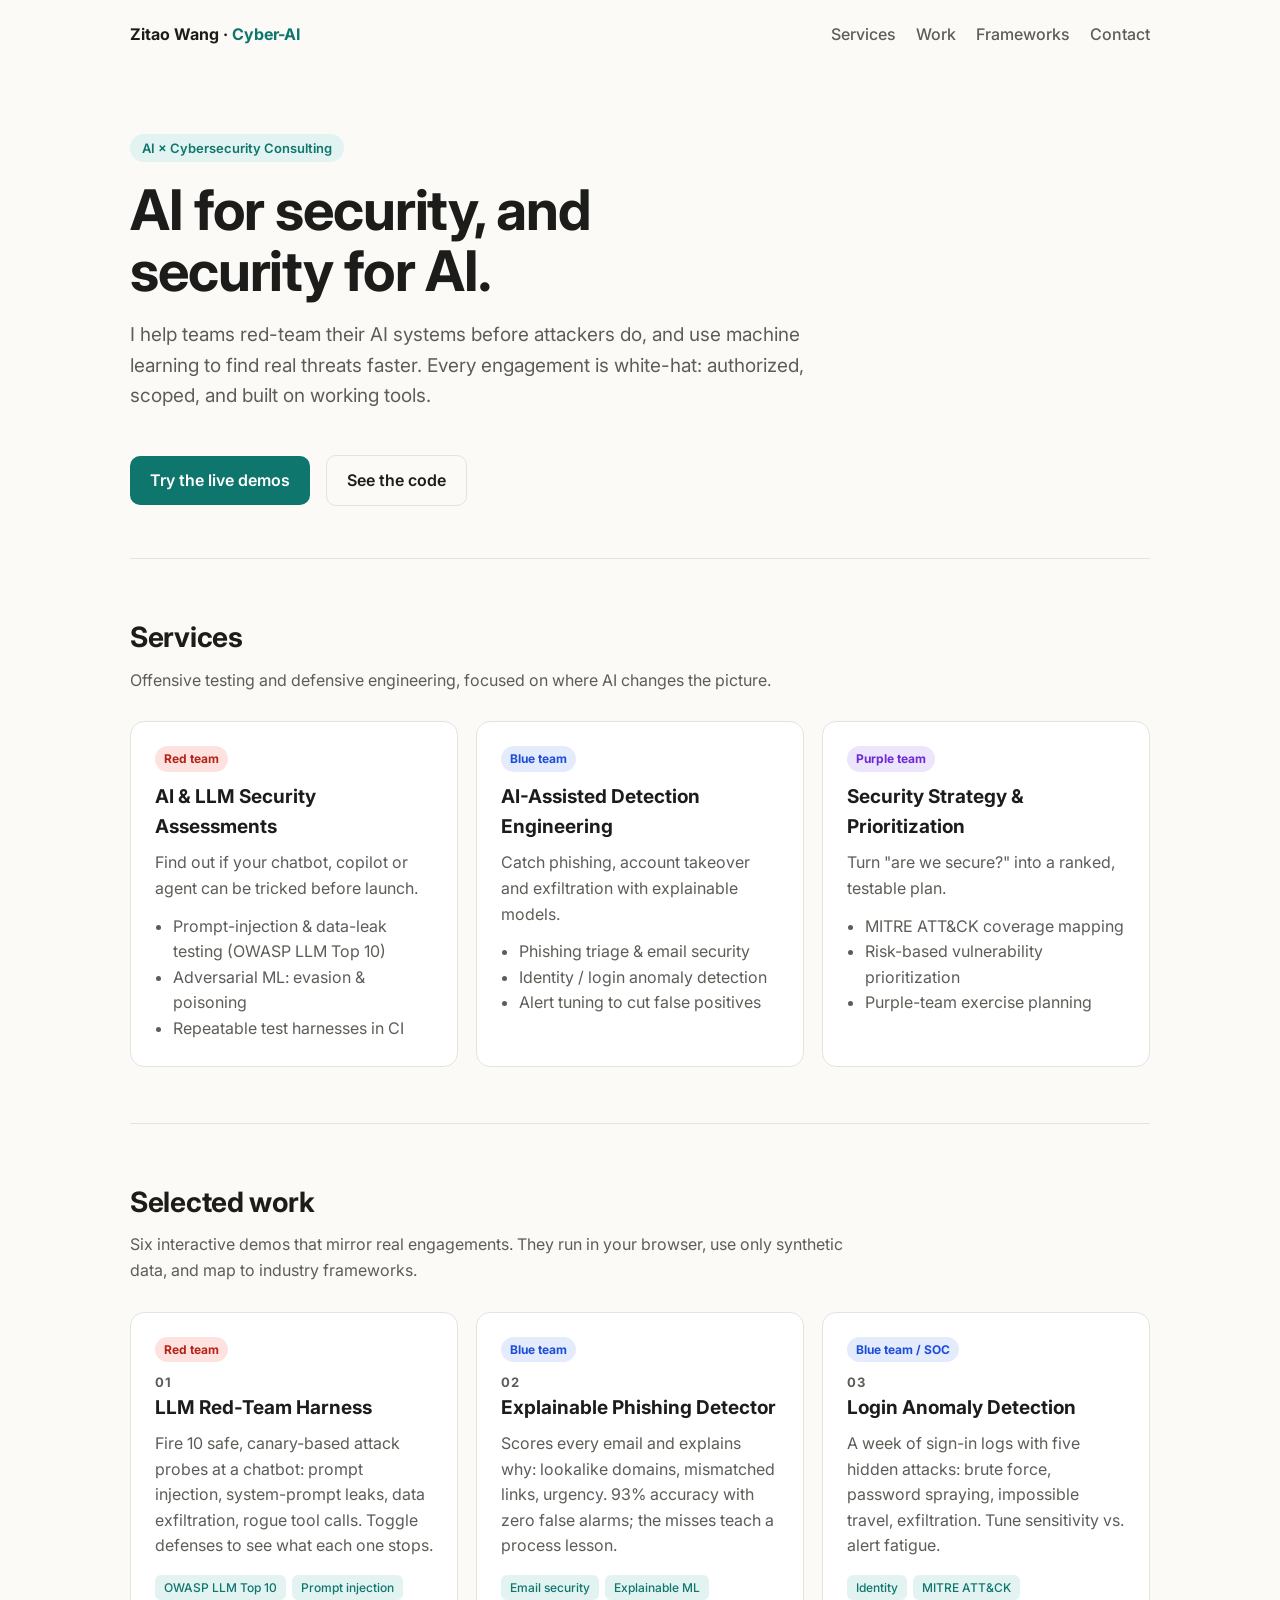
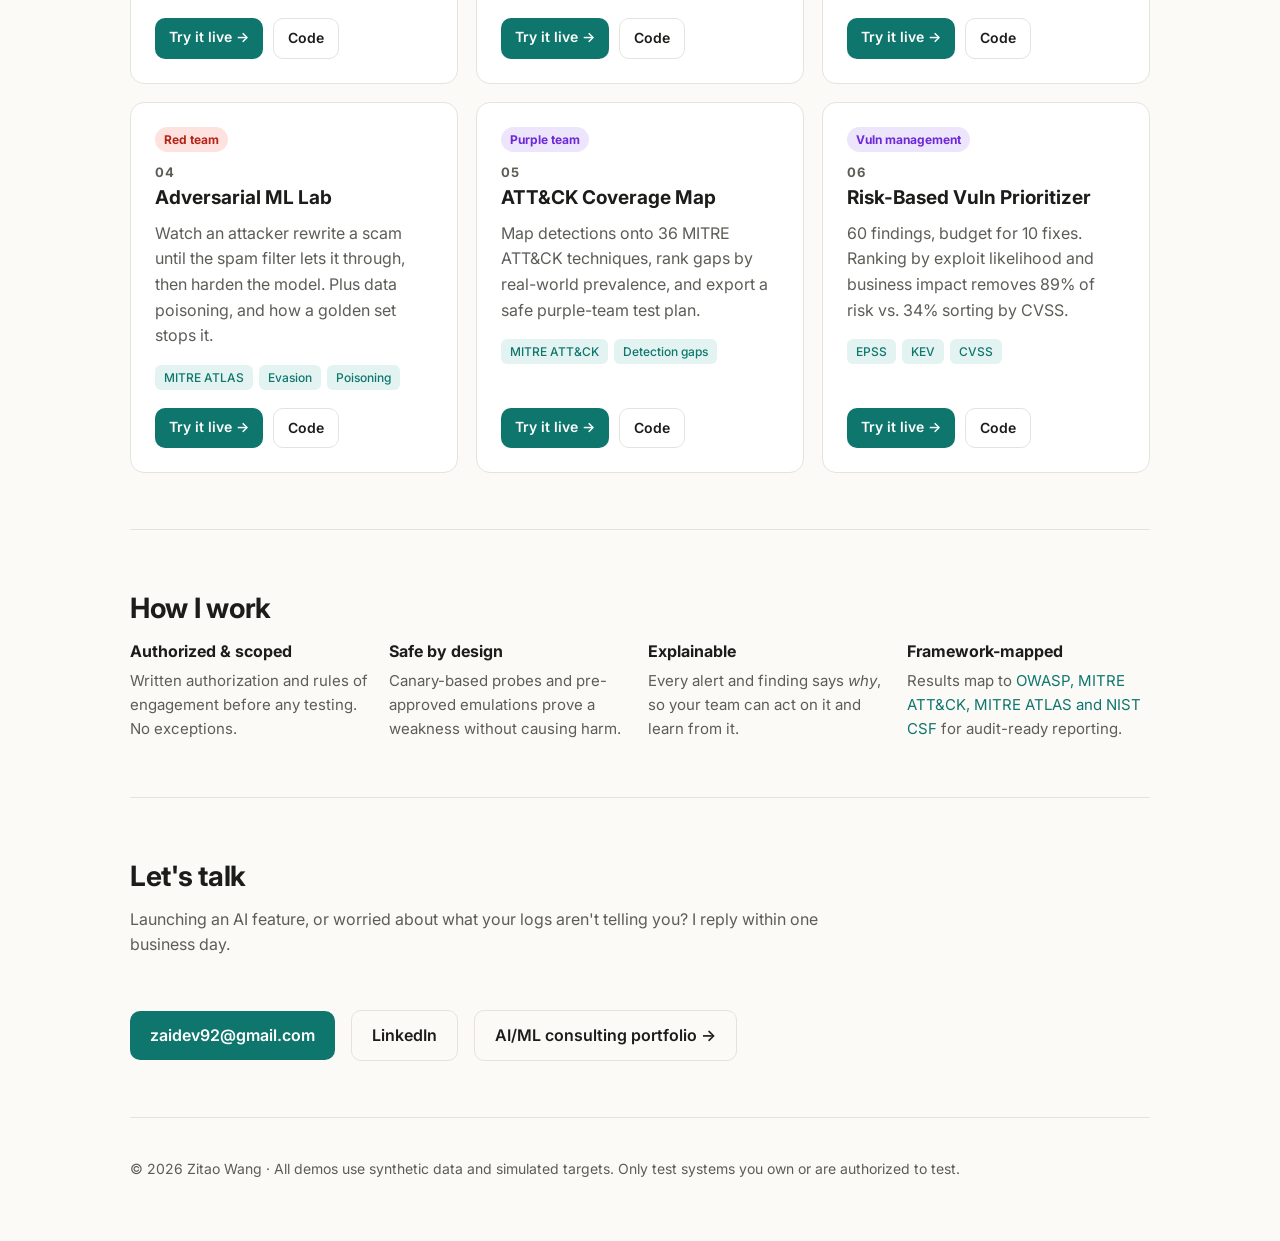
==== docs/index.html @ 3a7bcd4d "Add files via upload" ====
<!doctype html>
<html lang="en">
<head>
<meta charset="utf-8">
<meta name="viewport" content="width=device-width, initial-scale=1">
<title>Zitao Wang — AI Security Consulting</title>
<meta name="description" content="AI for cybersecurity and security for AI: LLM red teaming, detection engineering, adversarial ML, vulnerability prioritization.">
<link rel="preconnect" href="https://fonts.googleapis.com">
<link href="https://fonts.googleapis.com/css2?family=Inter:wght@400;500;600;700&display=swap" rel="stylesheet">
<style>
  :root { --bg: #fbfaf7; --surface: #ffffff; --text: #1c1c1a; --muted: #5d5d58; --line: #e6e3dc; --accent: #0f766e; --accent-soft: #e2f3f1;
          --red: #b42318; --red-soft: #fde2df; --blue: #1d4ed8; --blue-soft: #e3ebfd; --purple: #6d28d9; --purple-soft: #ede5fb; }
  @media (prefers-color-scheme: dark) {
    :root { --bg: #121212; --surface: #1b1b1b; --text: #ecebe7; --muted: #a3a29c; --line: #2c2c2a; --accent: #5ed6c4; --accent-soft: #14302d;
            --red: #ff9b8f; --red-soft: #3f1c18; --blue: #93b4ff; --blue-soft: #1a2442; --purple: #c4a8ff; --purple-soft: #2a2140; }
  }
  * { box-sizing: border-box; }
  body { margin: 0; background: var(--bg); color: var(--text); font: 16px/1.6 Inter, system-ui, -apple-system, sans-serif; }
  a { color: var(--accent); text-decoration: none; } a:hover { text-decoration: underline; }
  .wrap { max-width: 1060px; margin: 0 auto; padding: 0 20px; }
  nav { display: flex; justify-content: space-between; align-items: center; padding: 22px 0; gap: 12px; flex-wrap: wrap; }
  nav .brand { font-weight: 700; color: var(--text); }
  nav .links a { margin-left: 20px; color: var(--muted); font-weight: 500; }
  header.hero { padding: 64px 0 52px; }
  .eyebrow { display: inline-block; background: var(--accent-soft); color: var(--accent); padding: 4px 12px; border-radius: 999px; font-size: 13px; font-weight: 600; }
  h1 { font-size: clamp(34px, 5.4vw, 56px); line-height: 1.08; margin: 18px 0 16px; letter-spacing: -0.02em; }
  .lede { font-size: 19px; color: var(--muted); max-width: 680px; }
  .btn { display: inline-block; padding: 12px 20px; border-radius: 10px; font-weight: 600; margin: 24px 12px 0 0; }
  .btn.primary { background: var(--accent); color: #fff; } .btn.ghost { border: 1px solid var(--line); color: var(--text); }
  @media (prefers-color-scheme: dark) { .btn.primary { color: #0b1f1d; } }
  .btn:hover { text-decoration: none; opacity: .9; }
  .btn.sm { margin: 0; padding: 8px 14px; font-size: 14px; }
  section { padding: 56px 0; border-top: 1px solid var(--line); }
  h2 { font-size: 28px; margin: 0 0 8px; letter-spacing: -0.01em; }
  .sub { color: var(--muted); margin: 0 0 28px; max-width: 720px; }
  .grid { display: grid; gap: 18px; grid-template-columns: repeat(auto-fit, minmax(290px, 1fr)); }
  .card { background: var(--surface); border: 1px solid var(--line); border-radius: 14px; padding: 24px; display: flex; flex-direction: column; }
  .card h3 { margin: 0 0 8px; font-size: 19px; } .card p { margin: 0 0 12px; color: var(--muted); }
  .card ul { margin: 0; padding-left: 18px; color: var(--muted); }
  .team { display: inline-block; font-size: 12px; font-weight: 700; padding: 3px 9px; border-radius: 999px; margin-bottom: 10px; align-self: flex-start; }
  .t-red { background: var(--red-soft); color: var(--red); } .t-blue { background: var(--blue-soft); color: var(--blue); } .t-purple { background: var(--purple-soft); color: var(--purple); }
  .tags { display: flex; flex-wrap: wrap; gap: 6px; margin-top: 4px; }
  .tag { font-size: 12px; padding: 3px 9px; border-radius: 6px; background: var(--accent-soft); color: var(--accent); font-weight: 500; }
  .actions { display: flex; gap: 10px; margin-top: auto; padding-top: 18px; flex-wrap: wrap; }
  .num { font-size: 13px; color: var(--muted); font-weight: 700; letter-spacing: .05em; }
  .principles { display: grid; gap: 16px; grid-template-columns: repeat(auto-fit, minmax(220px, 1fr)); }
  .principles div h3 { font-size: 16px; margin: 0 0 4px; } .principles div p { margin: 0; color: var(--muted); font-size: 15px; }
  footer { padding: 40px 0 60px; color: var(--muted); border-top: 1px solid var(--line); font-size: 14px; }
  @media (max-width: 600px) { nav .links a { margin-left: 12px; font-size: 14px; } header.hero { padding: 36px 0; } }
</style>
</head>
<body>
<div class="wrap">
  <nav>
    <a class="brand" href="#">Zitao Wang · <span style="color:var(--accent)">Cyber-AI</span></a>
    <div class="links"><a href="#services">Services</a><a href="#work">Work</a><a href="demos/frameworks.html">Frameworks</a><a href="#contact">Contact</a></div>
  </nav>

  <header class="hero">
    <span class="eyebrow">AI × Cybersecurity Consulting</span>
    <h1>AI for security, and<br>security for AI.</h1>
    <p class="lede">I help teams red-team their AI systems before attackers do, and use machine learning to find real threats faster.
      Every engagement is white-hat: authorized, scoped, and built on working tools.</p>
    <a class="btn primary" href="#work">Try the live demos</a>
    <a class="btn ghost" href="https://github.com/za1d3v/Cyber-AI">See the code</a>
  </header>

  <section id="services">
    <h2>Services</h2>
    <p class="sub">Offensive testing and defensive engineering, focused on where AI changes the picture.</p>
    <div class="grid">
      <div class="card"><span class="team t-red">Red team</span><h3>AI &amp; LLM Security Assessments</h3>
        <p>Find out if your chatbot, copilot or agent can be tricked before launch.</p>
        <ul><li>Prompt-injection &amp; data-leak testing (OWASP LLM Top 10)</li><li>Adversarial ML: evasion &amp; poisoning</li><li>Repeatable test harnesses in CI</li></ul></div>
      <div class="card"><span class="team t-blue">Blue team</span><h3>AI-Assisted Detection Engineering</h3>
        <p>Catch phishing, account takeover and exfiltration with explainable models.</p>
        <ul><li>Phishing triage &amp; email security</li><li>Identity / login anomaly detection</li><li>Alert tuning to cut false positives</li></ul></div>
      <div class="card"><span class="team t-purple">Purple team</span><h3>Security Strategy &amp; Prioritization</h3>
        <p>Turn "are we secure?" into a ranked, testable plan.</p>
        <ul><li>MITRE ATT&amp;CK coverage mapping</li><li>Risk-based vulnerability prioritization</li><li>Purple-team exercise planning</li></ul></div>
    </div>
  </section>

  <section id="work">
    <h2>Selected work</h2>
    <p class="sub">Six interactive demos that mirror real engagements. They run in your browser, use only synthetic data, and map to industry frameworks.</p>
    <div class="grid" id="cards"></div>
  </section>

  <section>
    <h2>How I work</h2>
    <div class="principles">
      <div><h3>Authorized &amp; scoped</h3><p>Written authorization and rules of engagement before any testing. No exceptions.</p></div>
      <div><h3>Safe by design</h3><p>Canary-based probes and pre-approved emulations prove a weakness without causing harm.</p></div>
      <div><h3>Explainable</h3><p>Every alert and finding says <i>why</i>, so your team can act on it and learn from it.</p></div>
      <div><h3>Framework-mapped</h3><p>Results map to <a href="demos/frameworks.html">OWASP, MITRE ATT&amp;CK, MITRE ATLAS and NIST CSF</a> for audit-ready reporting.</p></div>
    </div>
  </section>

  <section id="contact">
    <h2>Let's talk</h2>
    <p class="sub">Launching an AI feature, or worried about what your logs aren't telling you? I reply within one business day.</p>
    <a class="btn primary" href="mailto:zaidev92@gmail.com">zaidev92@gmail.com</a>
    <a class="btn ghost" href="https://www.linkedin.com/in/zitao-wang-08386130b">LinkedIn</a>
    <a class="btn ghost" href="https://za1d3v.github.io/zitao-ai-portfolio/">AI/ML consulting portfolio →</a>
  </section>

  <footer>© 2026 Zitao Wang · All demos use synthetic data and simulated targets. Only test systems you own or are authorized to test.</footer>
</div>
<script>
const G = "https://github.com/za1d3v/Cyber-AI/tree/main/projects/";
const CARDS = [
  ["01", "red", "Red team", "LLM Red-Team Harness", "Fire 10 safe, canary-based attack probes at a chatbot: prompt injection, system-prompt leaks, data exfiltration, rogue tool calls. Toggle defenses to see what each one stops.", ["OWASP LLM Top 10", "Prompt injection"], "redteam", "01-llm-redteam-harness"],
  ["02", "blue", "Blue team", "Explainable Phishing Detector", "Scores every email and explains why: lookalike domains, mismatched links, urgency. 93% accuracy with zero false alarms; the misses teach a process lesson.", ["Email security", "Explainable ML"], "phishing", "02-phishing-detector"],
  ["03", "blue", "Blue team / SOC", "Login Anomaly Detection", "A week of sign-in logs with five hidden attacks: brute force, password spraying, impossible travel, exfiltration. Tune sensitivity vs. alert fatigue.", ["Identity", "MITRE ATT&CK"], "logs", "03-log-anomaly-detection"],
  ["04", "red", "Red team", "Adversarial ML Lab", "Watch an attacker rewrite a scam until the spam filter lets it through, then harden the model. Plus data poisoning, and how a golden set stops it.", ["MITRE ATLAS", "Evasion", "Poisoning"], "advml", "04-adversarial-ml-lab"],
  ["05", "purple", "Purple team", "ATT&CK Coverage Map", "Map detections onto 36 MITRE ATT&CK techniques, rank gaps by real-world prevalence, and export a safe purple-team test plan.", ["MITRE ATT&CK", "Detection gaps"], "attack", "05-attack-coverage-map"],
  ["06", "purple", "Vuln management", "Risk-Based Vuln Prioritizer", "60 findings, budget for 10 fixes. Ranking by exploit likelihood and business impact removes 89% of risk vs. 34% sorting by CVSS.", ["EPSS", "KEV", "CVSS"], "vulns", "06-vuln-prioritizer"],
];
const esc = s => s.replace(/&/g, "&amp;");
document.getElementById("cards").innerHTML = CARDS.map(([n, t, team, title, desc, tags, demo, proj]) => `<div class="card">
  <span class="team t-${t}">${team}</span><div class="num">${n}</div><h3>${esc(title)}</h3><p>${desc}</p>
  <div class="tags">${tags.map(x => `<span class="tag">${esc(x)}</span>`).join("")}</div>
  <div class="actions"><a class="btn primary sm" href="demos/${demo}.html">Try it live →</a><a class="btn ghost sm" href="${G}${proj}">Code</a></div></div>`).join("");
</script>
</body>
</html>
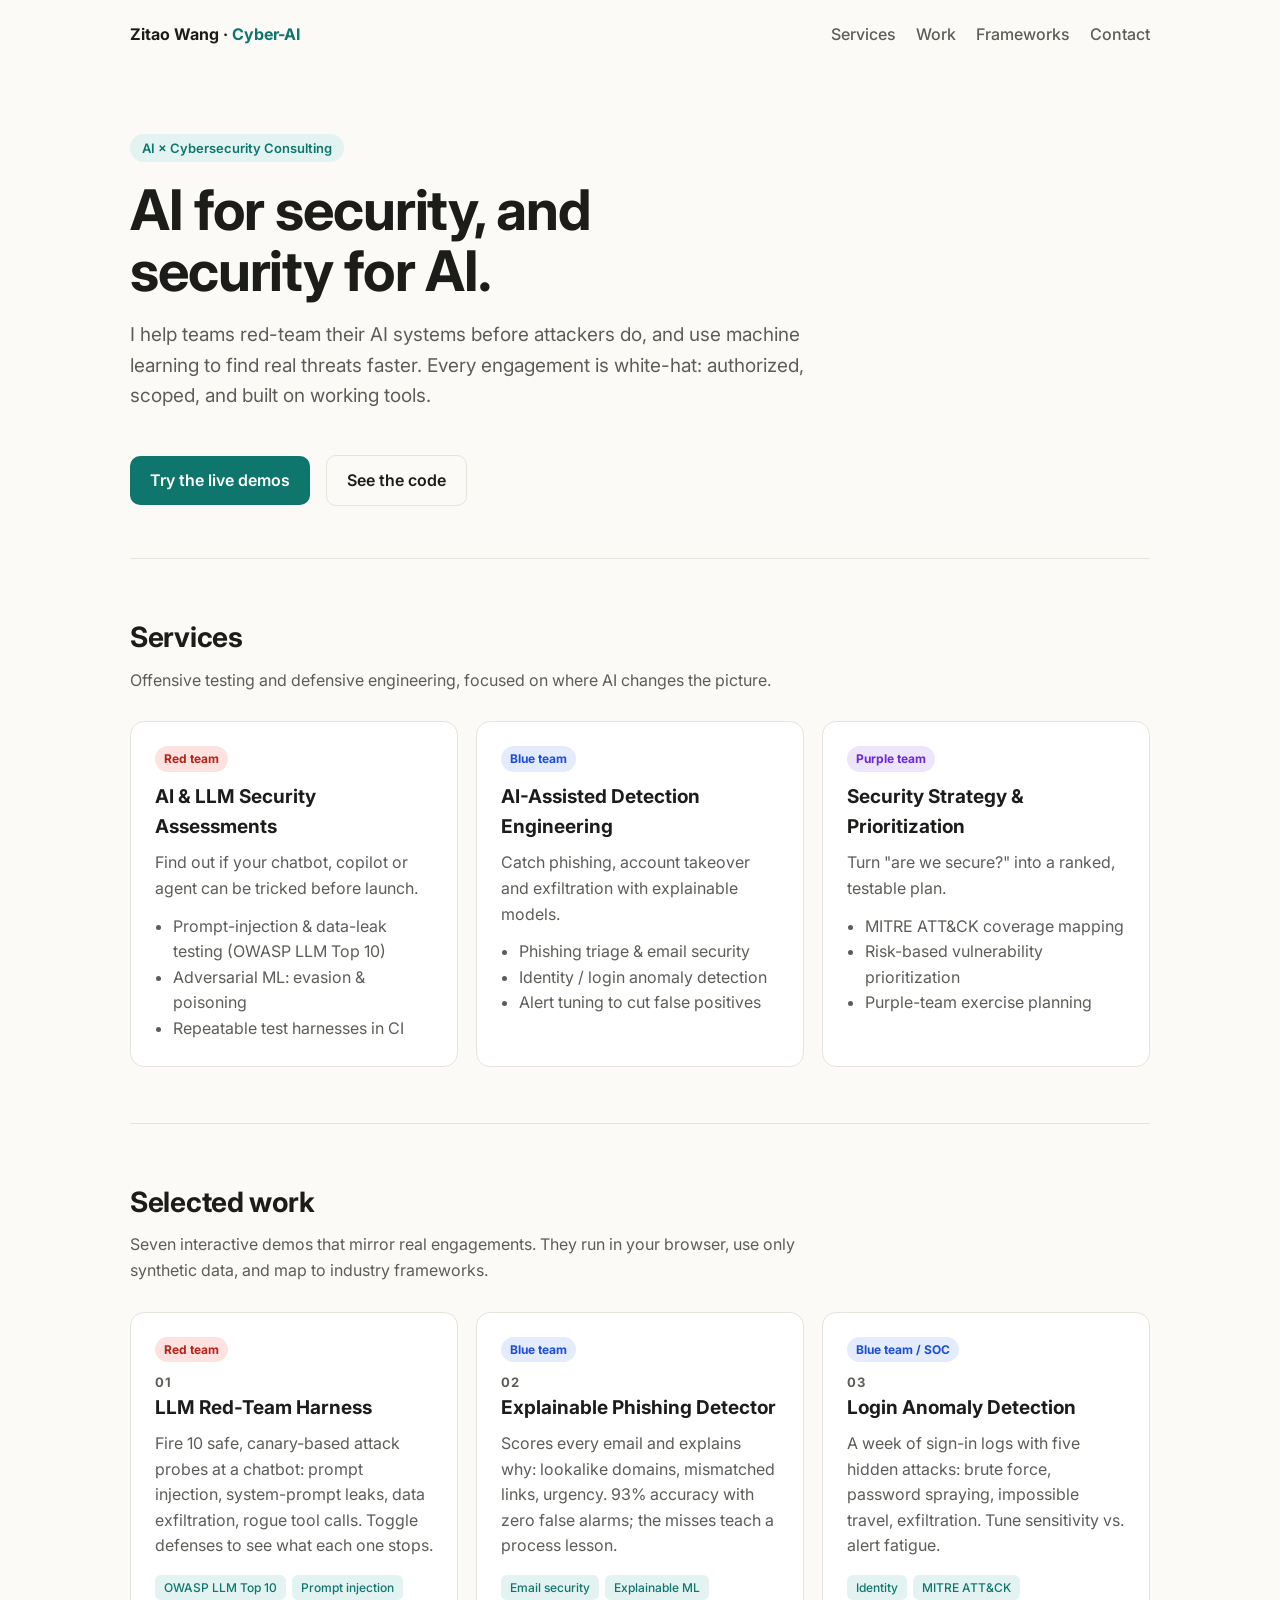
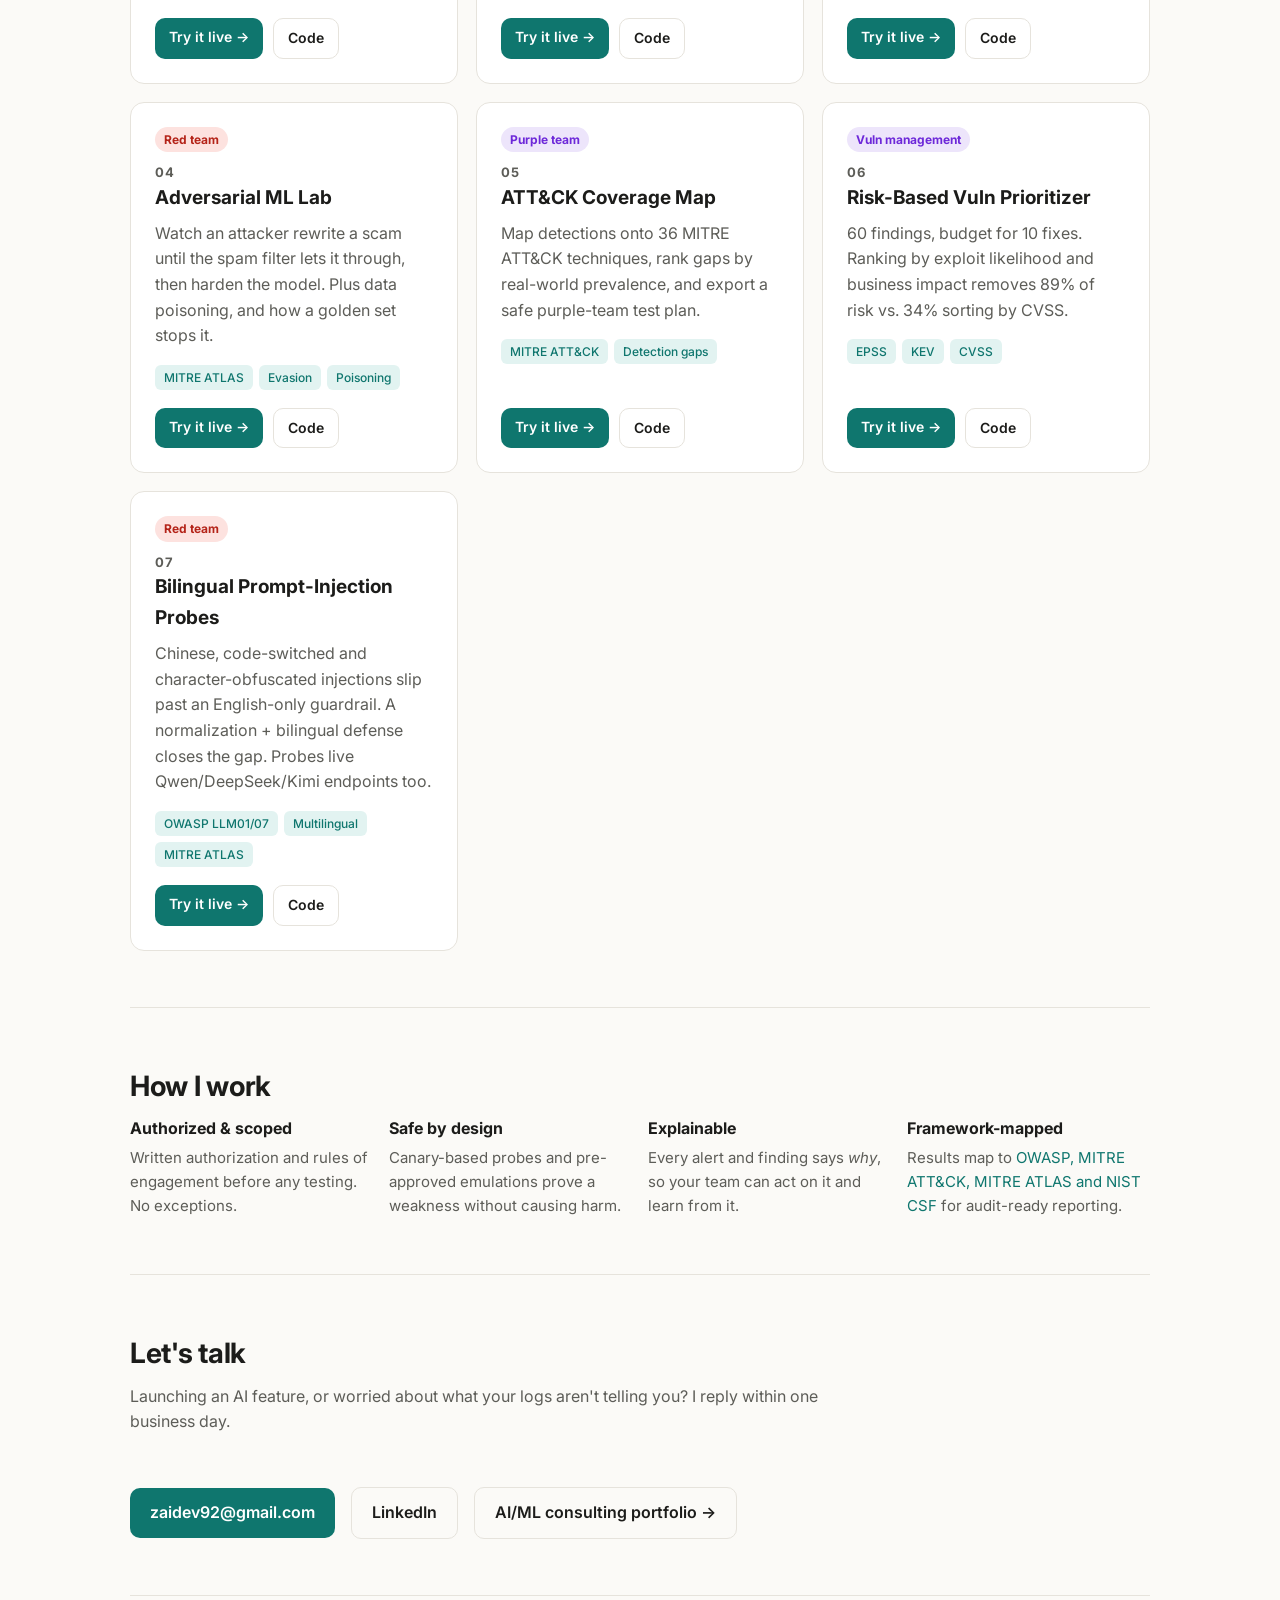
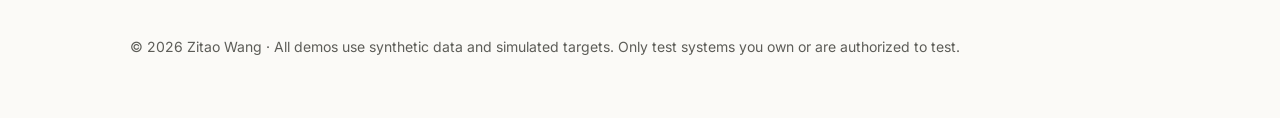
==== commit dba24f7c: "Add files via upload" ====
--- a/docs/index.html
+++ b/docs/index.html
@@ -83,7 +83,7 @@
 
   <section id="work">
     <h2>Selected work</h2>
-    <p class="sub">Six interactive demos that mirror real engagements. They run in your browser, use only synthetic data, and map to industry frameworks.</p>
+    <p class="sub">Seven interactive demos that mirror real engagements. They run in your browser, use only synthetic data, and map to industry frameworks.</p>
     <div class="grid" id="cards"></div>
   </section>
 
@@ -116,6 +116,7 @@
   ["04", "red", "Red team", "Adversarial ML Lab", "Watch an attacker rewrite a scam until the spam filter lets it through, then harden the model. Plus data poisoning, and how a golden set stops it.", ["MITRE ATLAS", "Evasion", "Poisoning"], "advml", "04-adversarial-ml-lab"],
   ["05", "purple", "Purple team", "ATT&CK Coverage Map", "Map detections onto 36 MITRE ATT&CK techniques, rank gaps by real-world prevalence, and export a safe purple-team test plan.", ["MITRE ATT&CK", "Detection gaps"], "attack", "05-attack-coverage-map"],
   ["06", "purple", "Vuln management", "Risk-Based Vuln Prioritizer", "60 findings, budget for 10 fixes. Ranking by exploit likelihood and business impact removes 89% of risk vs. 34% sorting by CVSS.", ["EPSS", "KEV", "CVSS"], "vulns", "06-vuln-prioritizer"],
+  ["07", "red", "Red team", "Bilingual Prompt-Injection Probes", "Chinese, code-switched and character-obfuscated injections slip past an English-only guardrail. A normalization + bilingual defense closes the gap. Probes live Qwen/DeepSeek/Kimi endpoints too.", ["OWASP LLM01/07", "Multilingual", "MITRE ATLAS"], "bilingual", "07-bilingual-injection-probes"],
 ];
 const esc = s => s.replace(/&/g, "&amp;");
 document.getElementById("cards").innerHTML = CARDS.map(([n, t, team, title, desc, tags, demo, proj]) => `<div class="card">
